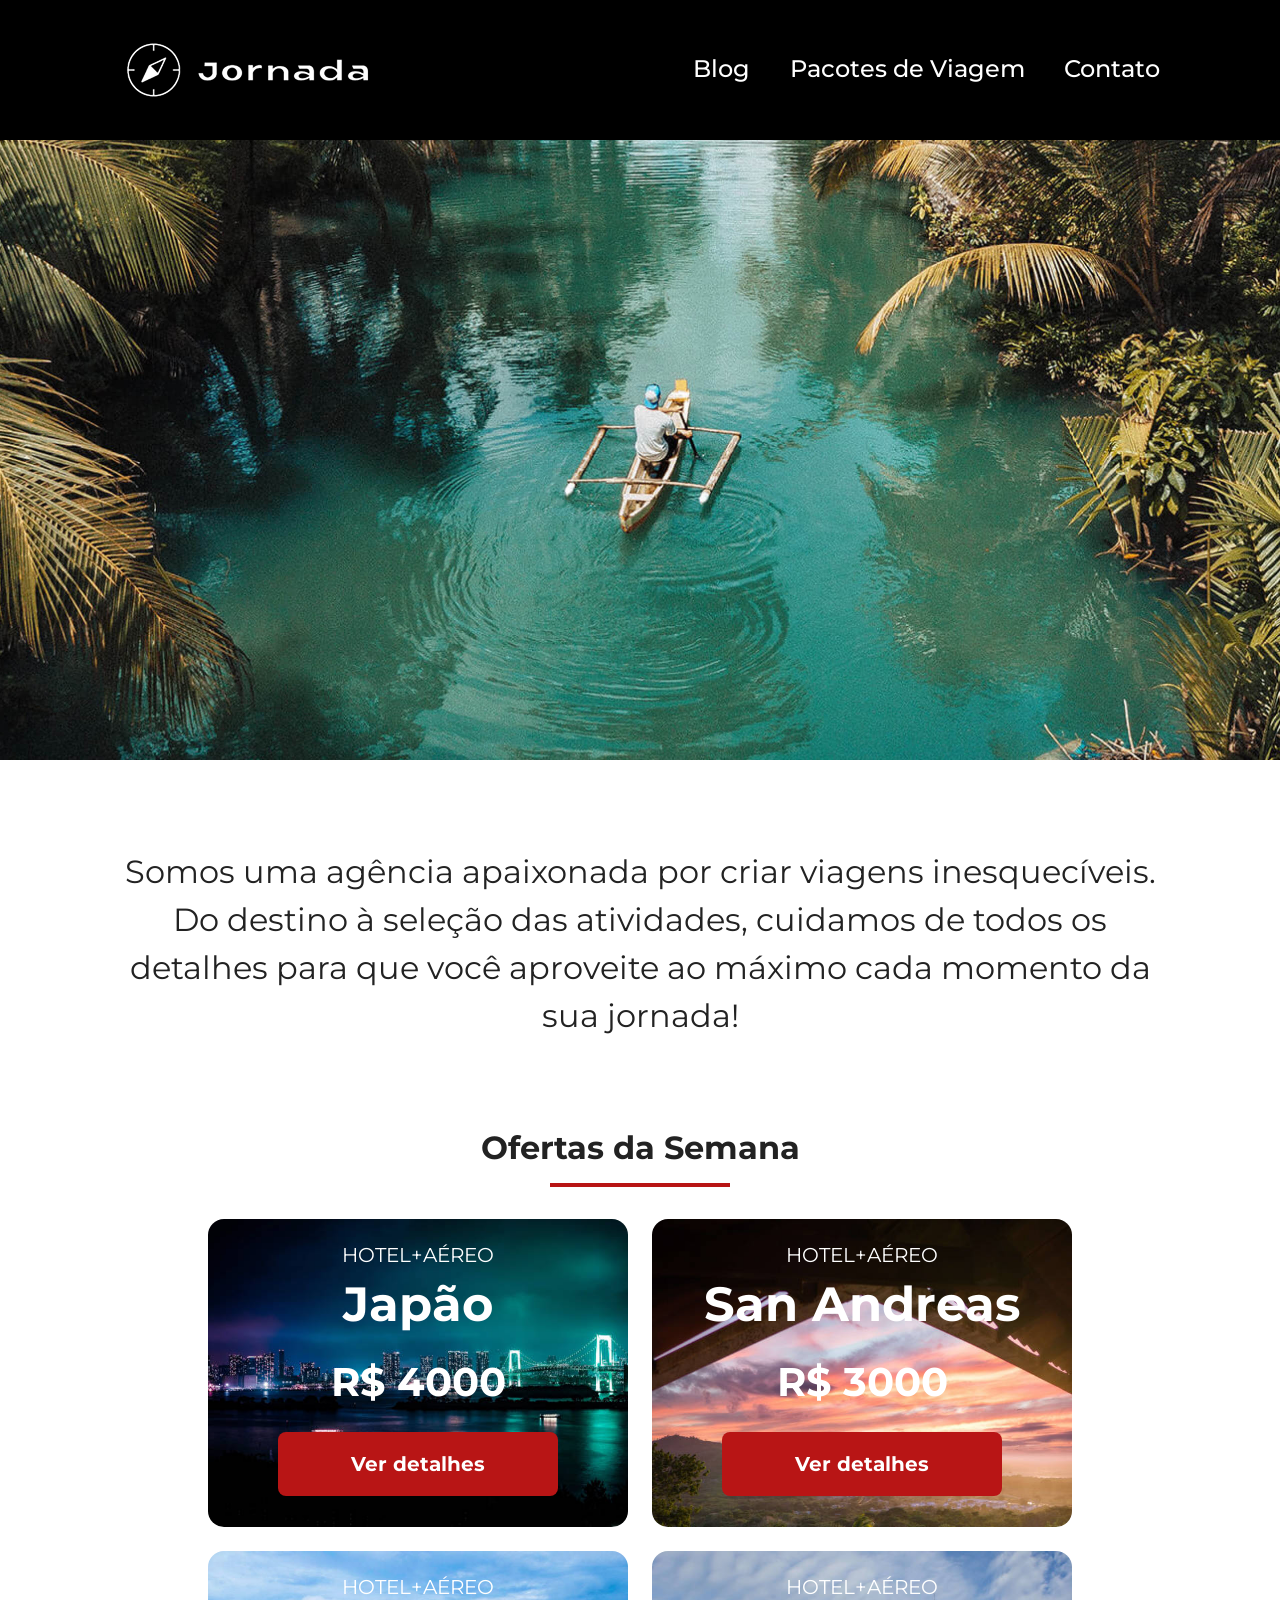
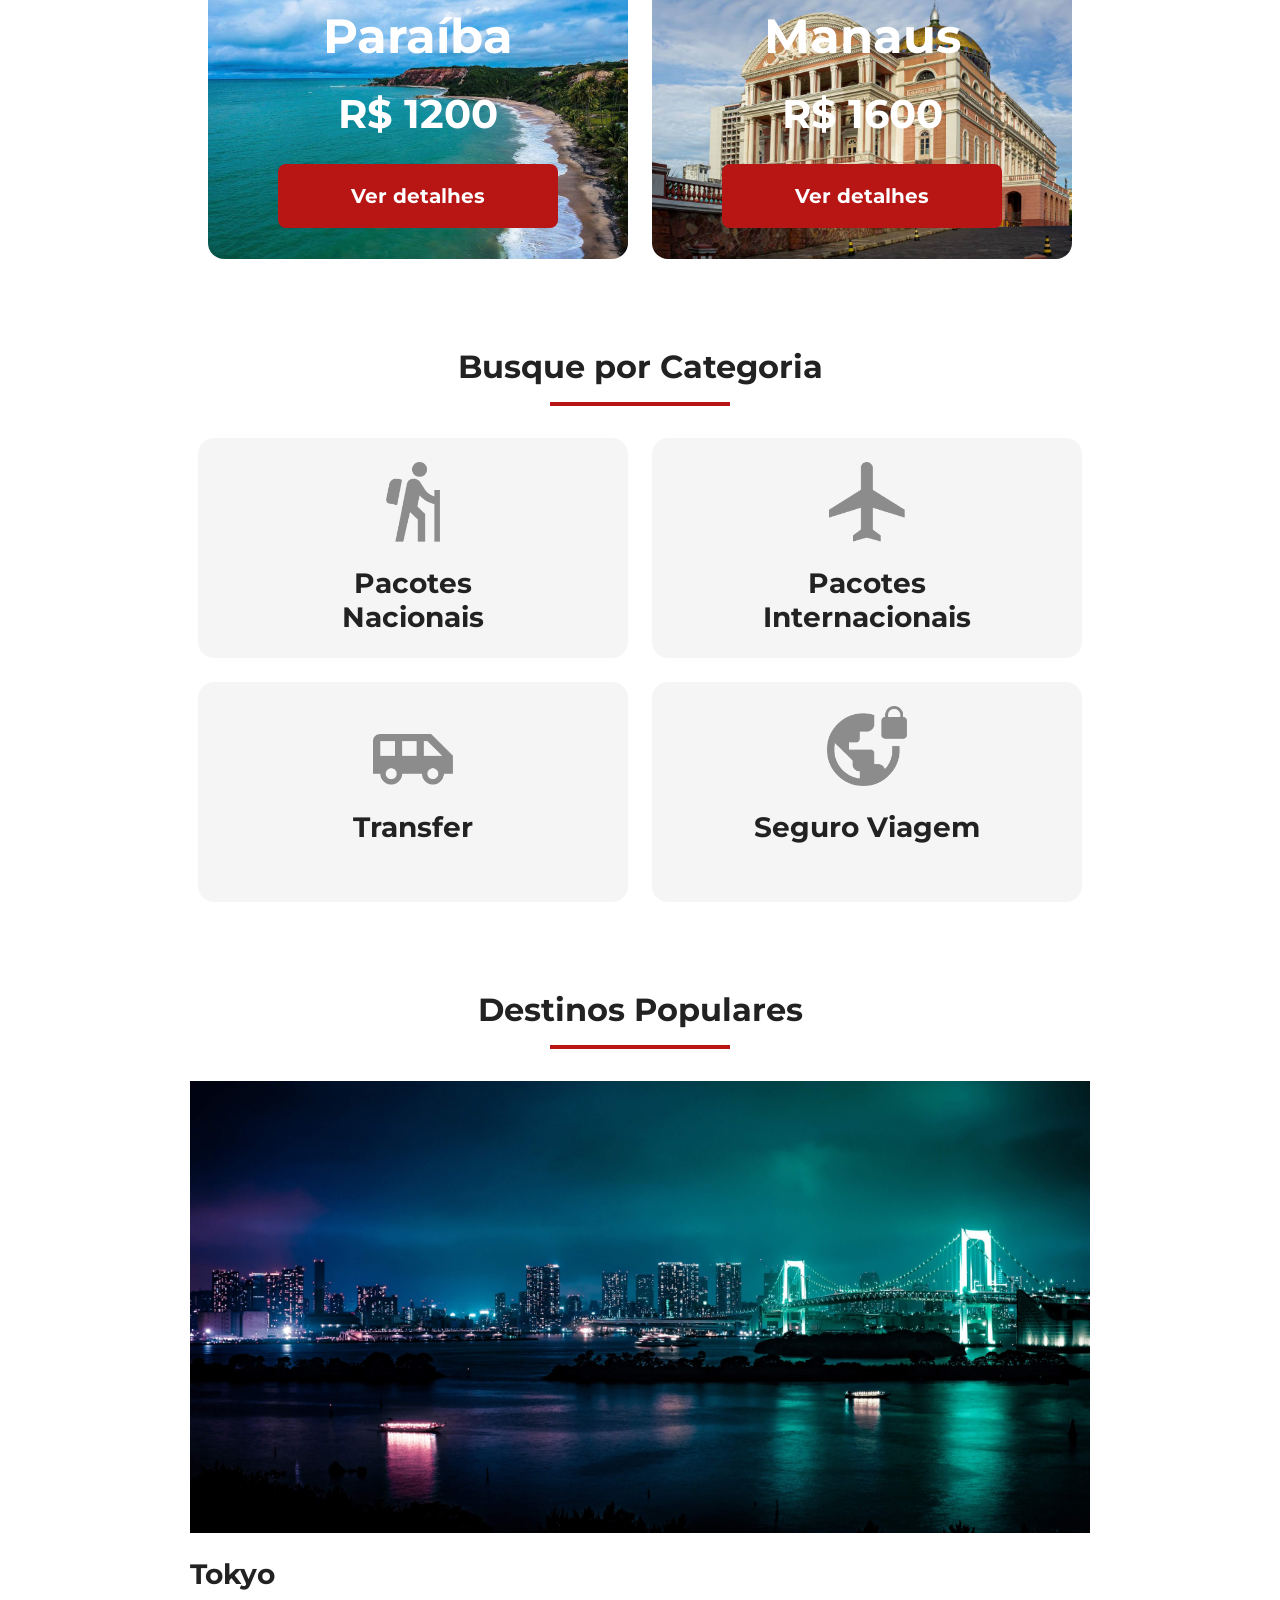
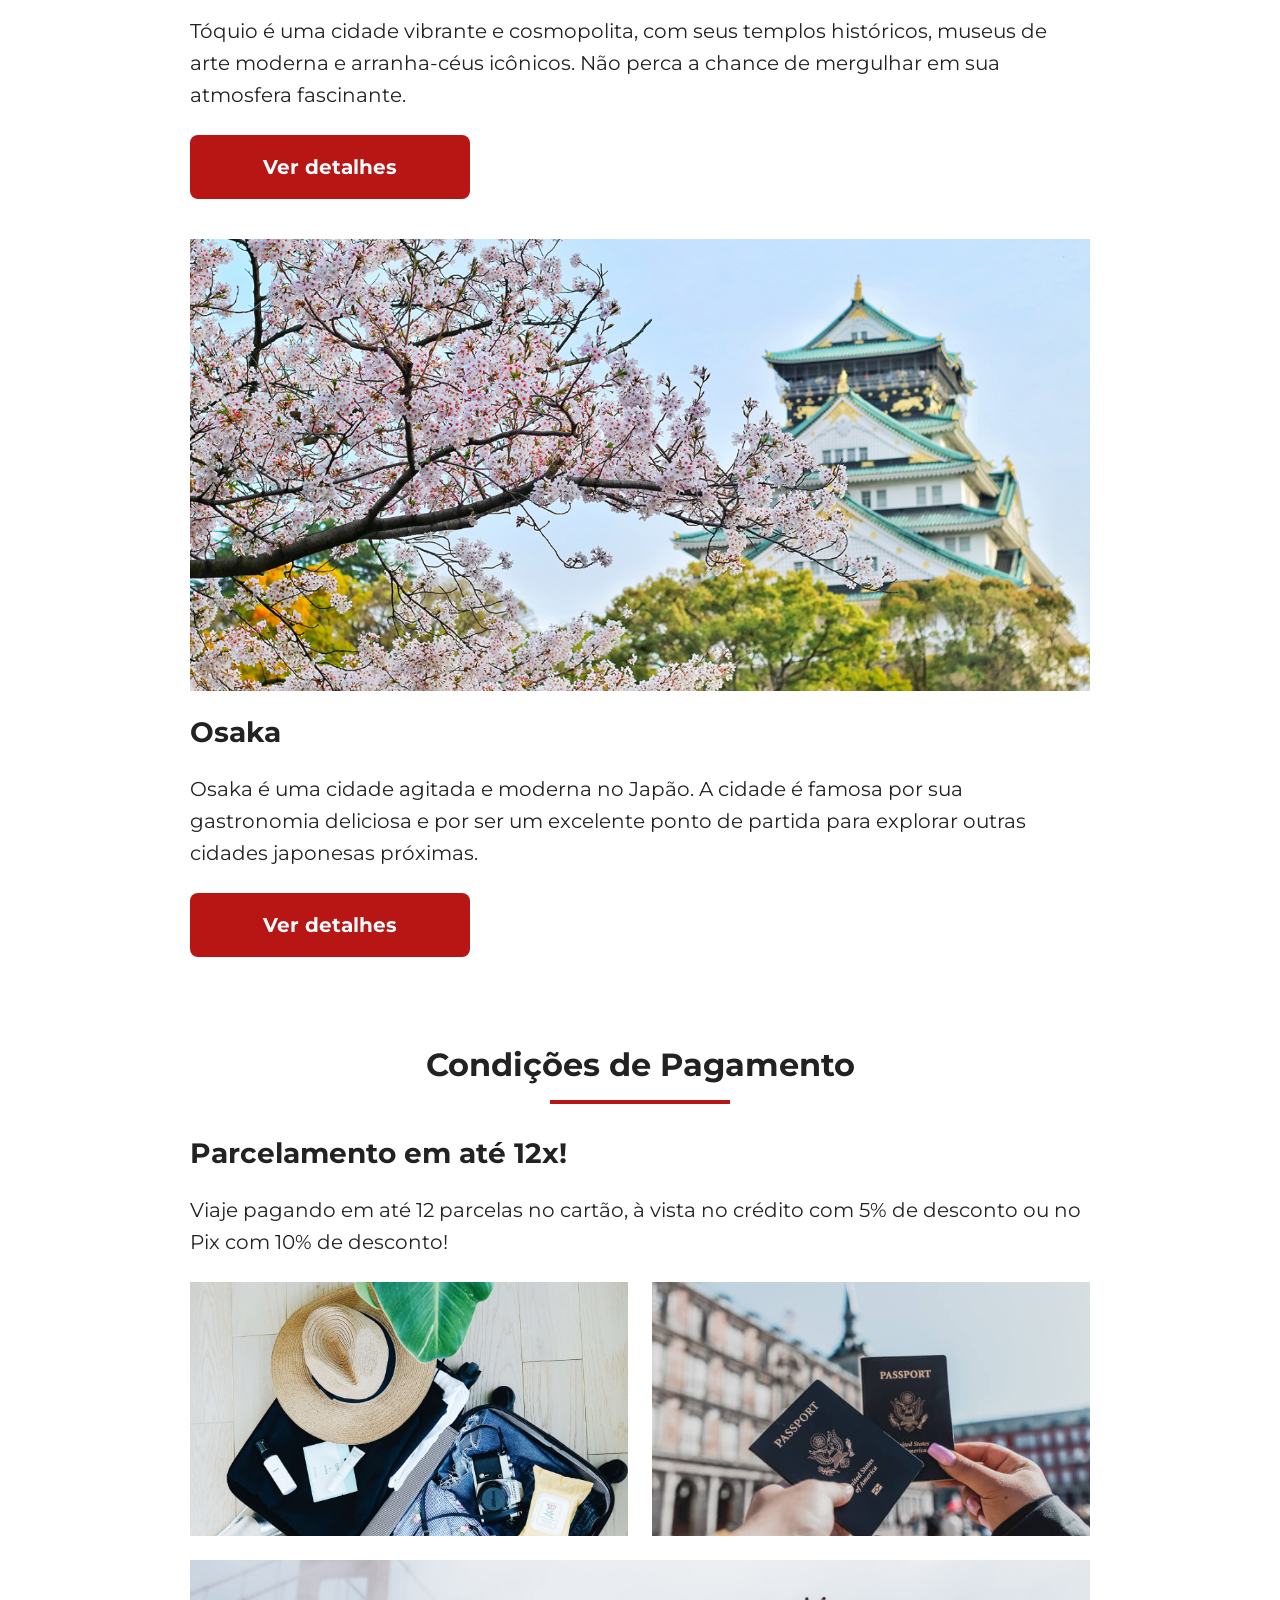
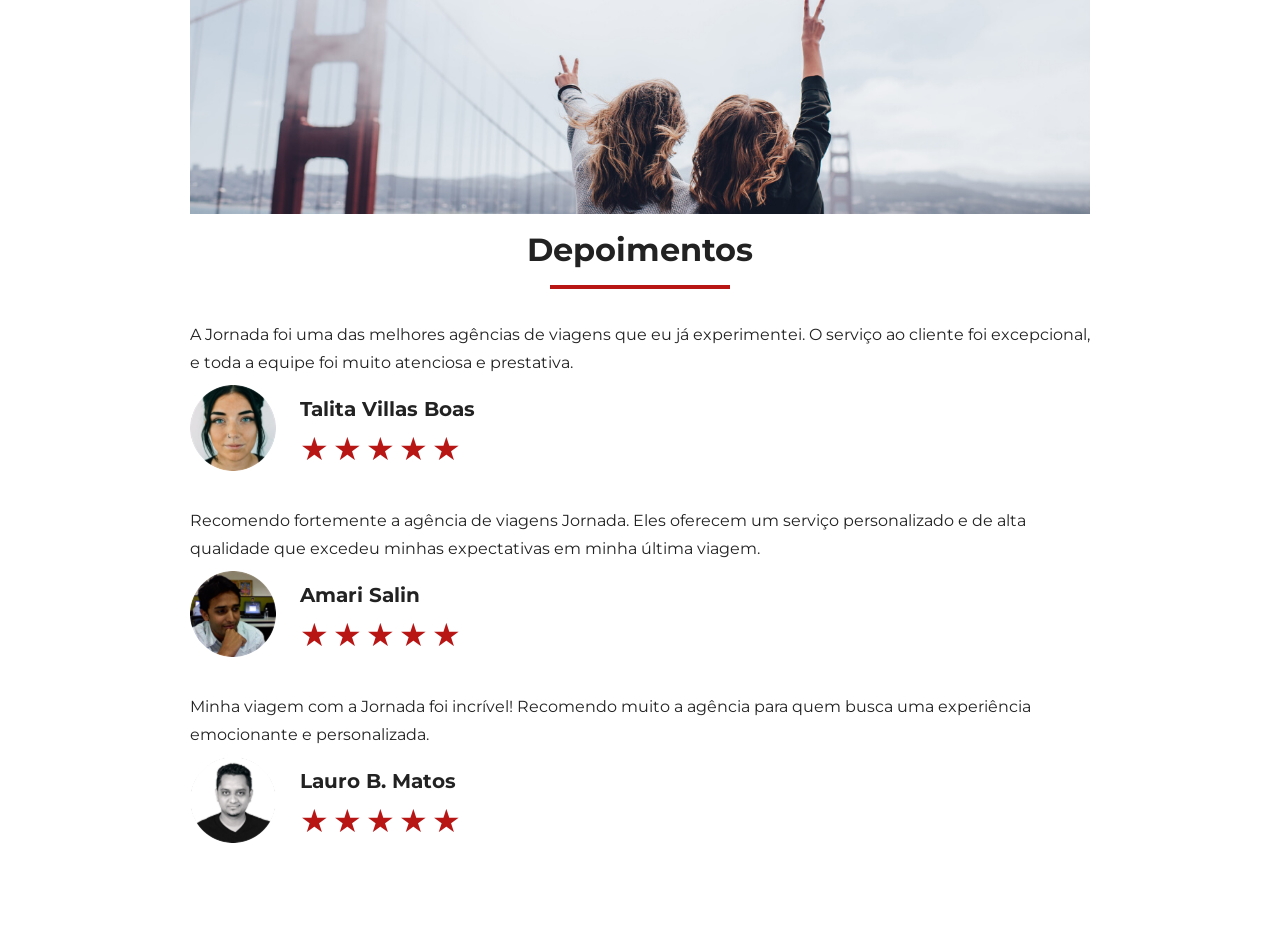
==== index.html @ d2200d9a "Finalized Mobile Styles" ====
<!doctype html>
<html lang="pt-br">
  <head>
    <meta charset="UTF-8" />
    <meta name="viewport" content="width=device-width, initial-scale=1.0" />

    <link rel="stylesheet" href="./css/style.css" />

    <title>Jornada Viagens</title>
  </head>
  <body>
    <header class="main-header">
      <a href="#" class="logo" title="Voltar para a página inicial">
        <figure class="img-mobile">
          <img
            src="./img/bussola-jornada-branca.png"
            alt="Bússola do logo Jornada Viagens na cor branco"
          />
          <figcaption hidden>
            Bússola do logo Jornada Viagens na cor branco
          </figcaption>
        </figure>

        <figure class="img-desktop">
          <img
            src="./img/bussola-texto-jornada-branco.png"
            alt="Logo Jornada Viagens na cor branco"
          />
        </figure>
        <figcaption hidden>Logo Jornada Viagens na cor branco</figcaption>
      </a>

      <div class="navigation-menu">
        <label for="menu">
          <figure>
            <img src="./img/menu.png" alt="Menu" />
            <figcaption hidden>Menu</figcaption>
          </figure>
        </label>
        <input type="checkbox" name="menu" id="menu" hidden />

        <nav>
          <ul class="list-links">
            <li>
              <a href="blog.html" target="_blank" title="Acessar Blog">Blog</a>
            </li>
            <li>
              <a
                href="pacotes.html"
                target="_blank"
                title="Acessar Pacotes de Viagem"
                >Pacotes de Viagem</a
              >
            </li>
            <li>
              <a href="contato.html" target="_blank" title="Acessar Contato"
                >Contato</a
              >
            </li>
          </ul>
        </nav>
      </div>
    </header>

    <section class="hero">
      <figure class="hero-img">
        <img
          src="./img/hero-mobile.jpg"
          alt="Homem em canoa num rio tropical rodeado por palmeiras."
          hidden
        />
        <figcaption hidden>
          Homem em canoa num rio tropical rodeado por palmeiras.
        </figcaption>
      </figure>
      <h2>
        Somos uma agência apaixonada por criar viagens inesquecíveis. Do destino
        à seleção das atividades, cuidamos de todos os detalhes para que você
        aproveite ao máximo cada momento da sua jornada!
      </h2>
    </section>

    <section class="offers">
      <div class="section-title">
        <h2>Ofertas da Semana</h2>
        <hr />
      </div>

      <section class="offers-cards">
        <article class="card japao">
          <header>
            <p>HOTEL+AÉREO</p>
            <h3>
              Japão <br />
              <span> R$ 4000 </span>
            </h3>
          </header>
          <footer>
            <a href="#" class="button">Ver detalhes</a>
          </footer>
        </article>

        <article class="card san-andreas">
          <header>
            <p>HOTEL+AÉREO</p>
            <h3>
              San Andreas <br />
              <span> R$ 3000 </span>
            </h3>
          </header>
          <footer>
            <a href="#" class="button">Ver detalhes</a>
          </footer>
        </article>

        <article class="card parnaiba">
          <header>
            <p>HOTEL+AÉREO</p>
            <h3>
              Paraíba <br />
              <span> R$ 1200 </span>
            </h3>
          </header>
          <footer>
            <a href="#" class="button">Ver detalhes</a>
          </footer>
        </article>

        <article class="card manaus">
          <header>
            <p>HOTEL+AÉREO</p>
            <h3>
              Manaus <br />
              <span> R$ 1600 </span>
            </h3>
          </header>
          <footer>
            <a href="#" class="button">Ver detalhes</a>
          </footer>
        </article>
      </section>
    </section>

    <section class="category">
      <div class="section-title">
        <h2>Busque por Categoria</h2>
        <hr />
      </div>

      <section class="category-cards">
        <a
          href="#"
          class="card"
          target="_blank"
          title="Busque pela categoria Pacotes Nacionais"
        >
          <figure>
            <img
              src="./img/icon-man.png"
              alt="ícone cinza representanto uma pessoa fazendo tracking"
              class="h"
            />
          </figure>
          <h3 class="content-title">
            Pacotes <br />
            Nacionais
          </h3>
        </a>

        <a href="#" class="card">
          <figure>
            <img src="./img/icon-plane.png" alt="Um avião" class="h" />
          </figure>
          <h3 class="content-title">
            Pacotes <br />
            Internacionais
          </h3>
        </a>

        <a href="#" class="card">
          <figure>
            <img src="./img/icon-car.png" alt="Um carro" class="car w" />
          </figure>
          <h3 class="content-title">Transfer</h3>
        </a>

        <a href="#" class="card">
          <figure>
            <img src="./img/icon-world.png" alt="Um mundo" class="w" />
          </figure>
          <h3 class="content-title">Seguro Viagem</h3>
        </a>
      </section>
    </section>

    <section class="destinations">
      <div class="section-title">
        <h2>Destinos Populares</h2>
        <hr />
      </div>

      <div class="destinations-items">
        <article class="item">
          <header>
            <div class="img-item tokyo"></div>
            <h4 class="content-title">Tokyo</h4>
          </header>

          <p class="content-text">
            Tóquio é uma cidade vibrante e cosmopolita, com seus templos
            históricos, museus de arte moderna e arranha-céus icônicos. Não
            perca a chance de mergulhar em sua atmosfera fascinante.
          </p>

          <footer>
            <a
              href="#"
              class="button"
              target="_blank"
              title="Veja mais detalhes do destino Tóquio"
              >Ver detalhes</a
            >
          </footer>
        </article>

        <article class="item">
          <header>
            <div class="img-item osaka"></div>
            <h4 class="content-title">Osaka</h4>
          </header>

          <p class="content-text">
            Osaka é uma cidade agitada e moderna no Japão. A cidade é famosa por
            sua gastronomia deliciosa e por ser um excelente ponto de partida
            para explorar outras cidades japonesas próximas.
          </p>

          <footer>
            <a
              href="#"
              class="button"
              target="_blank"
              title="Veja mais detalhes do destino Osaka"
              >Ver detalhes</a
            >
          </footer>
        </article>
      </div>
    </section>

    <section class="payments">
      <div class="section-title">
        <h2>Condições de Pagamento</h2>
        <hr />
      </div>

      <div class="content-container">
        <div class="text-content">
          <h3 class="content-title">Parcelamento em até 12x!</h3>
          <p class="content-text">
            Viaje pagando em até 12 parcelas no cartão, à vista no crédito com
            5% de desconto ou no Pix com 10% de desconto!
          </p>
        </div>

        <div class="image-content">
          <div class="image first"></div>
          <div class="image second"></div>
          <div class="image thirdy"></div>
        </div>
      </div>
    </section>

    <section class="testimonials">
      <div class="section-title">
        <h2>Depoimentos</h2>
        <hr />
      </div>

      <div class="testimonial-container">
        <article>
          <header>
            <p>
              A Jornada foi uma das melhores agências de viagens que eu já
              experimentei. O serviço ao cliente foi excepcional, e toda a
              equipe foi muito atenciosa e prestativa.
            </p>
          </header>
          <footer>
            <figure>
              <img
                src="./img/avatar-talita.png"
                alt="imagem de perfil da cliente Talita Villas Boas"
              />
              <figcaption hidden></figcaption>
            </figure>

            <div class="profile-content">
              <h4>Talita Villas Boas</h4>
              <div class="rating">
                <span class="star">★</span>
                <span class="star">★</span>
                <span class="star">★</span>
                <span class="star">★</span>
                <span class="star">★</span>
              </div>
            </div>
          </footer>
        </article>

        <article>
          <header>
            <p>
              Recomendo fortemente a agência de viagens Jornada. Eles oferecem
              um serviço personalizado e de alta qualidade que excedeu minhas
              expectativas em minha última viagem.
            </p>
          </header>
          <footer>
            <figure>
              <img
                src="./img/avatar-amari.png"
                alt="imagem de perfil da cliente Amari Salin"
              />
              <figcaption hidden></figcaption>
            </figure>

            <div class="profile-content">
              <h4>Amari Salin</h4>
              <div class="rating">
                <span class="star">★</span>
                <span class="star">★</span>
                <span class="star">★</span>
                <span class="star">★</span>
                <span class="star">★</span>
              </div>
            </div>
          </footer>
        </article>

        <article>
          <header>
            <p>
              Minha viagem com a Jornada foi incrível! Recomendo muito a agência
              para quem busca uma experiência emocionante e personalizada.
            </p>
          </header>
          <footer>
            <figure>
              <img
                src="./img/avatar-lauro.png"
                alt="imagem de perfil da cliente Lauro B. Matos"
              />
              <figcaption hidden></figcaption>
            </figure>

            <div class="profile-content">
              <h4>Lauro B. Matos</h4>
              <div class="rating">
                <span class="star">★</span>
                <span class="star">★</span>
                <span class="star">★</span>
                <span class="star">★</span>
                <span class="star">★</span>
              </div>
            </div>
          </footer>
        </article>
      </div>
    </section>
  </body>
</html>
---- css/style.css ----
@import url(global.css);
@import url(header.css);
@import url(hero.css);
@import url(offers.css);
@import url(category.css);
@import url(destinations.css);
@import url(payments.css);
@import url(testimonials.css);
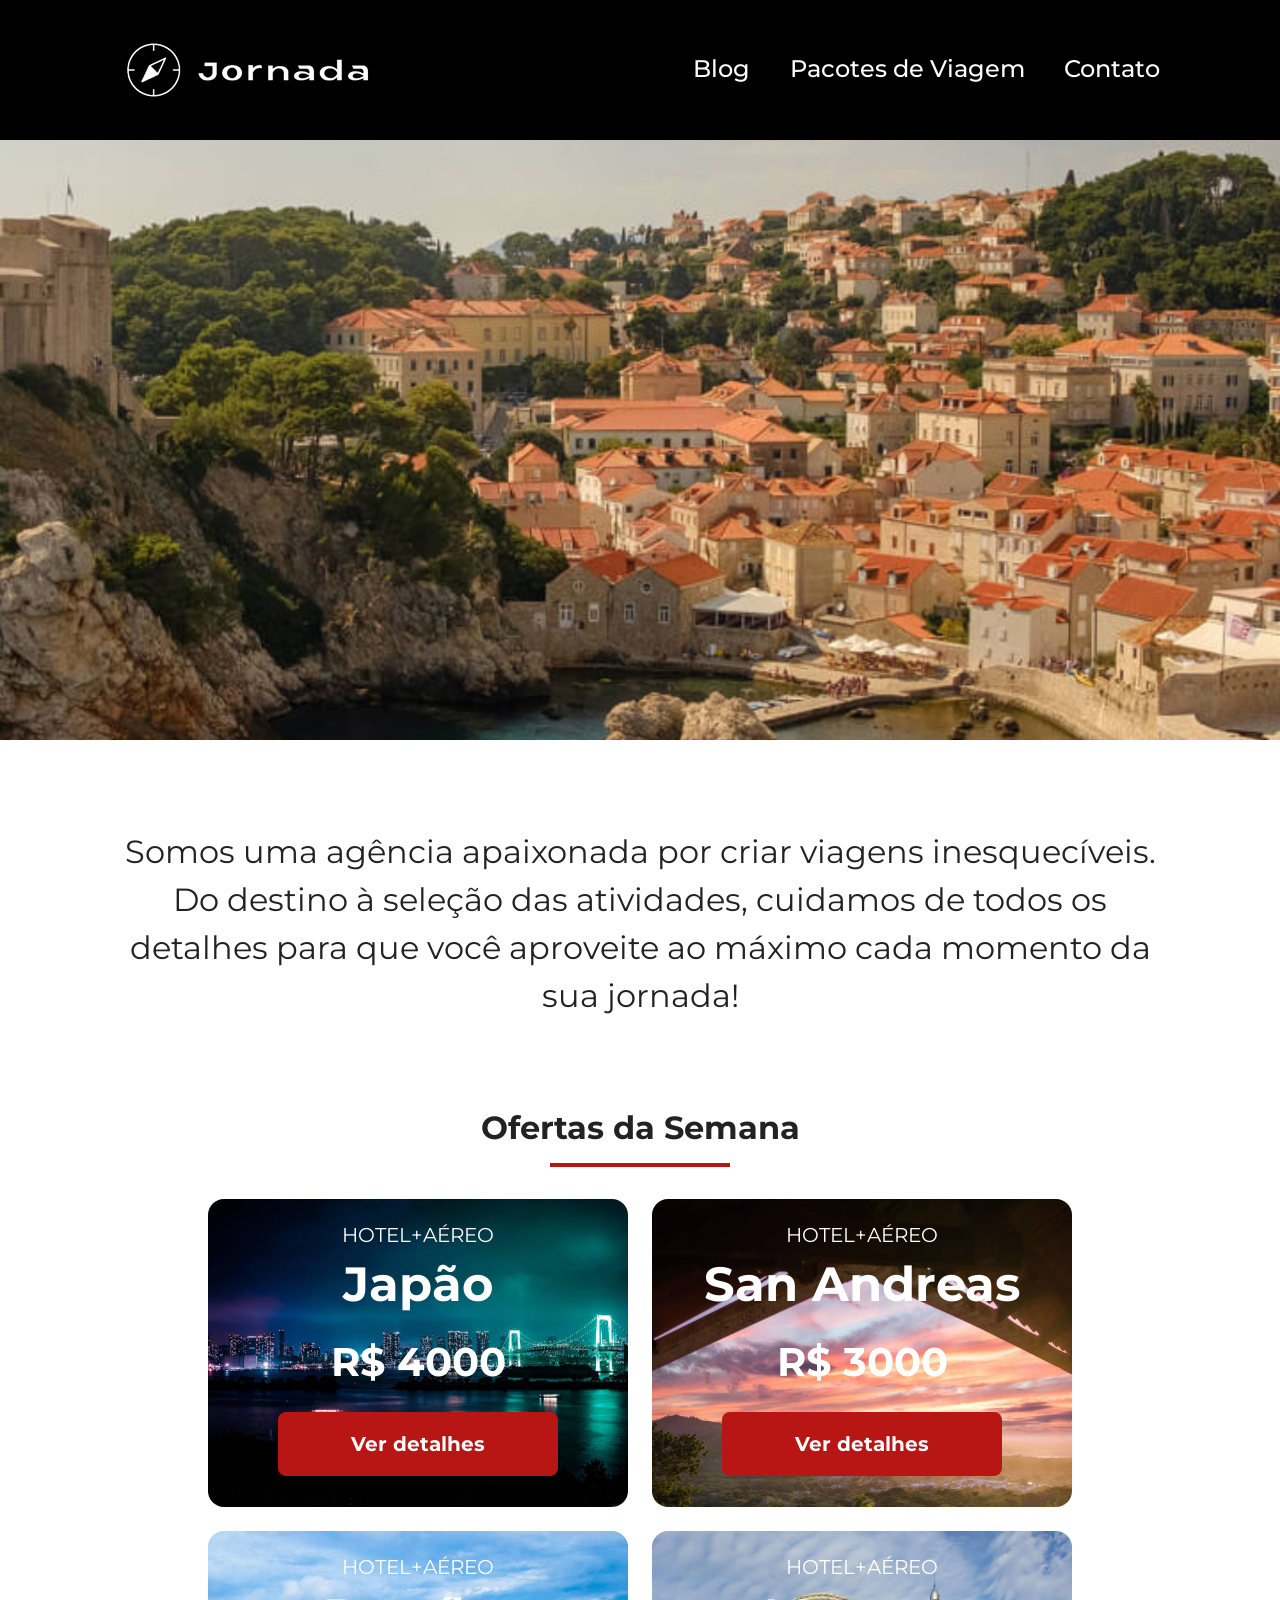
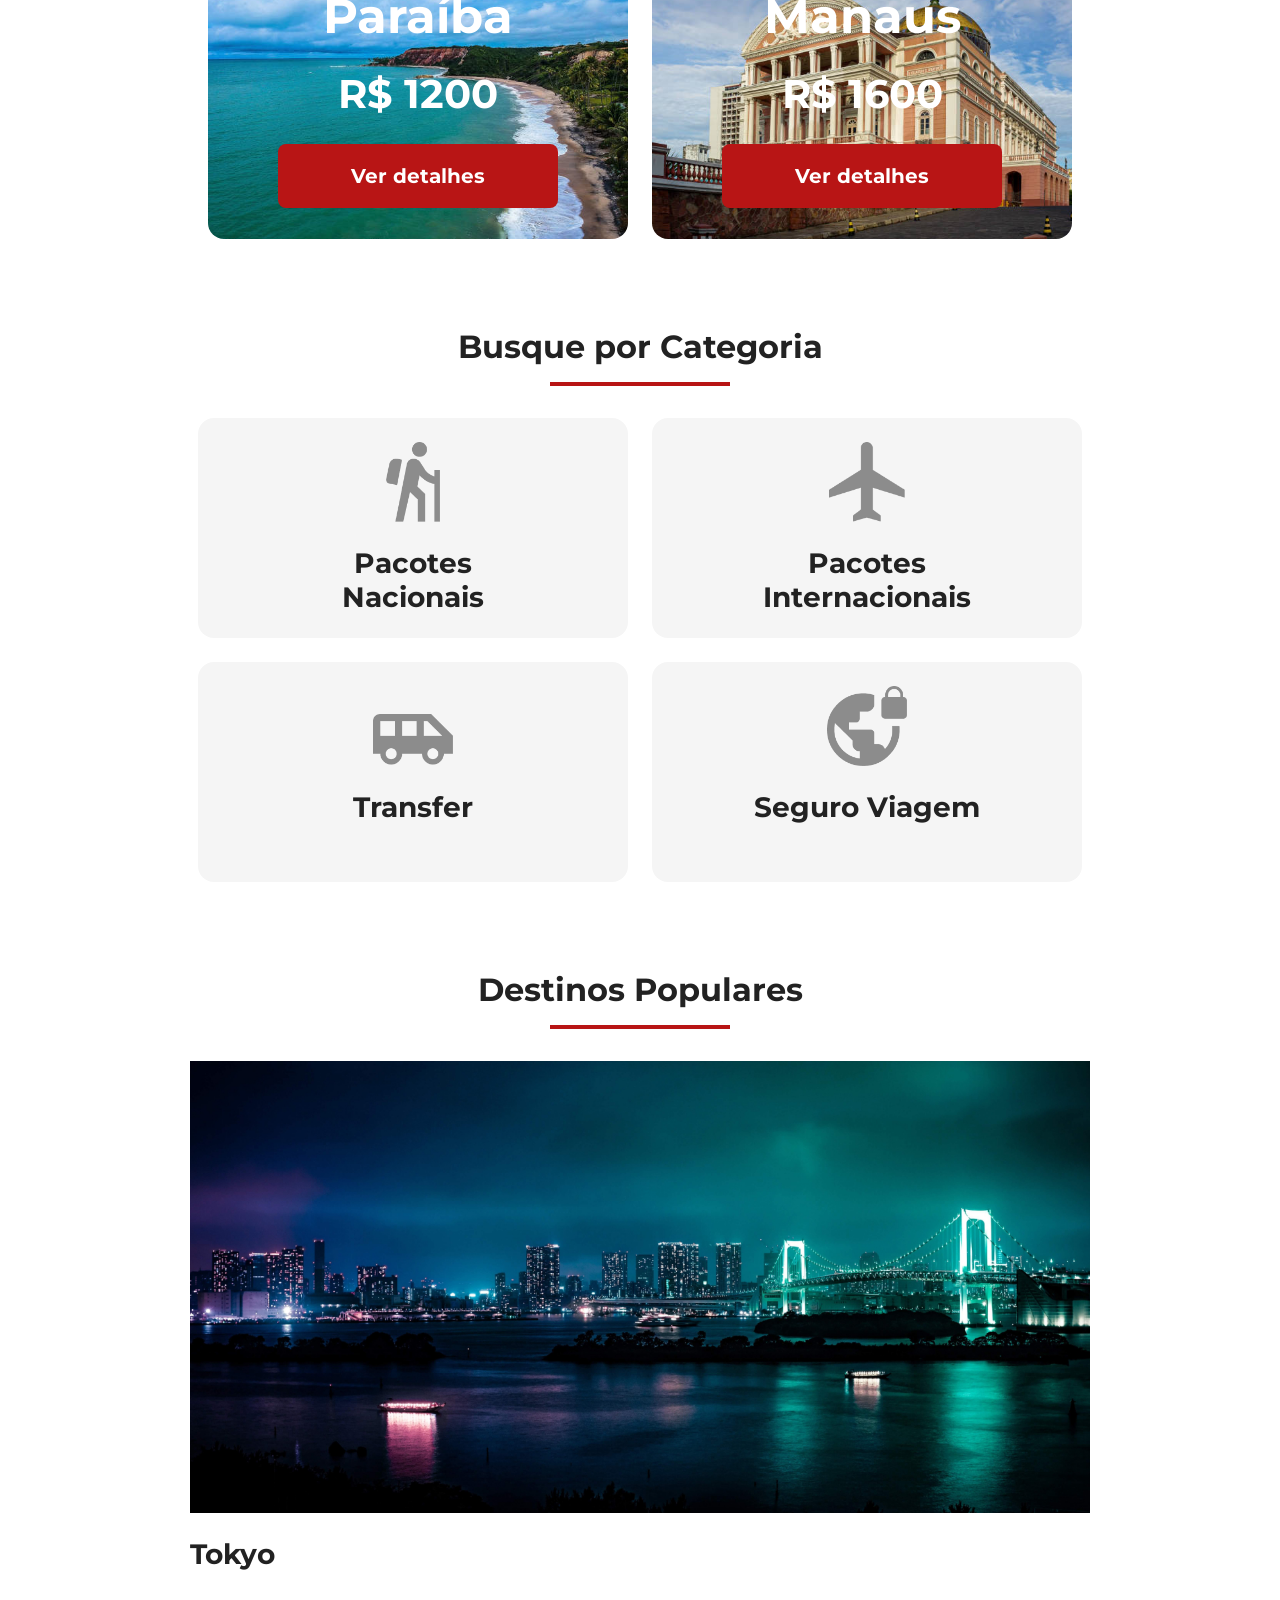
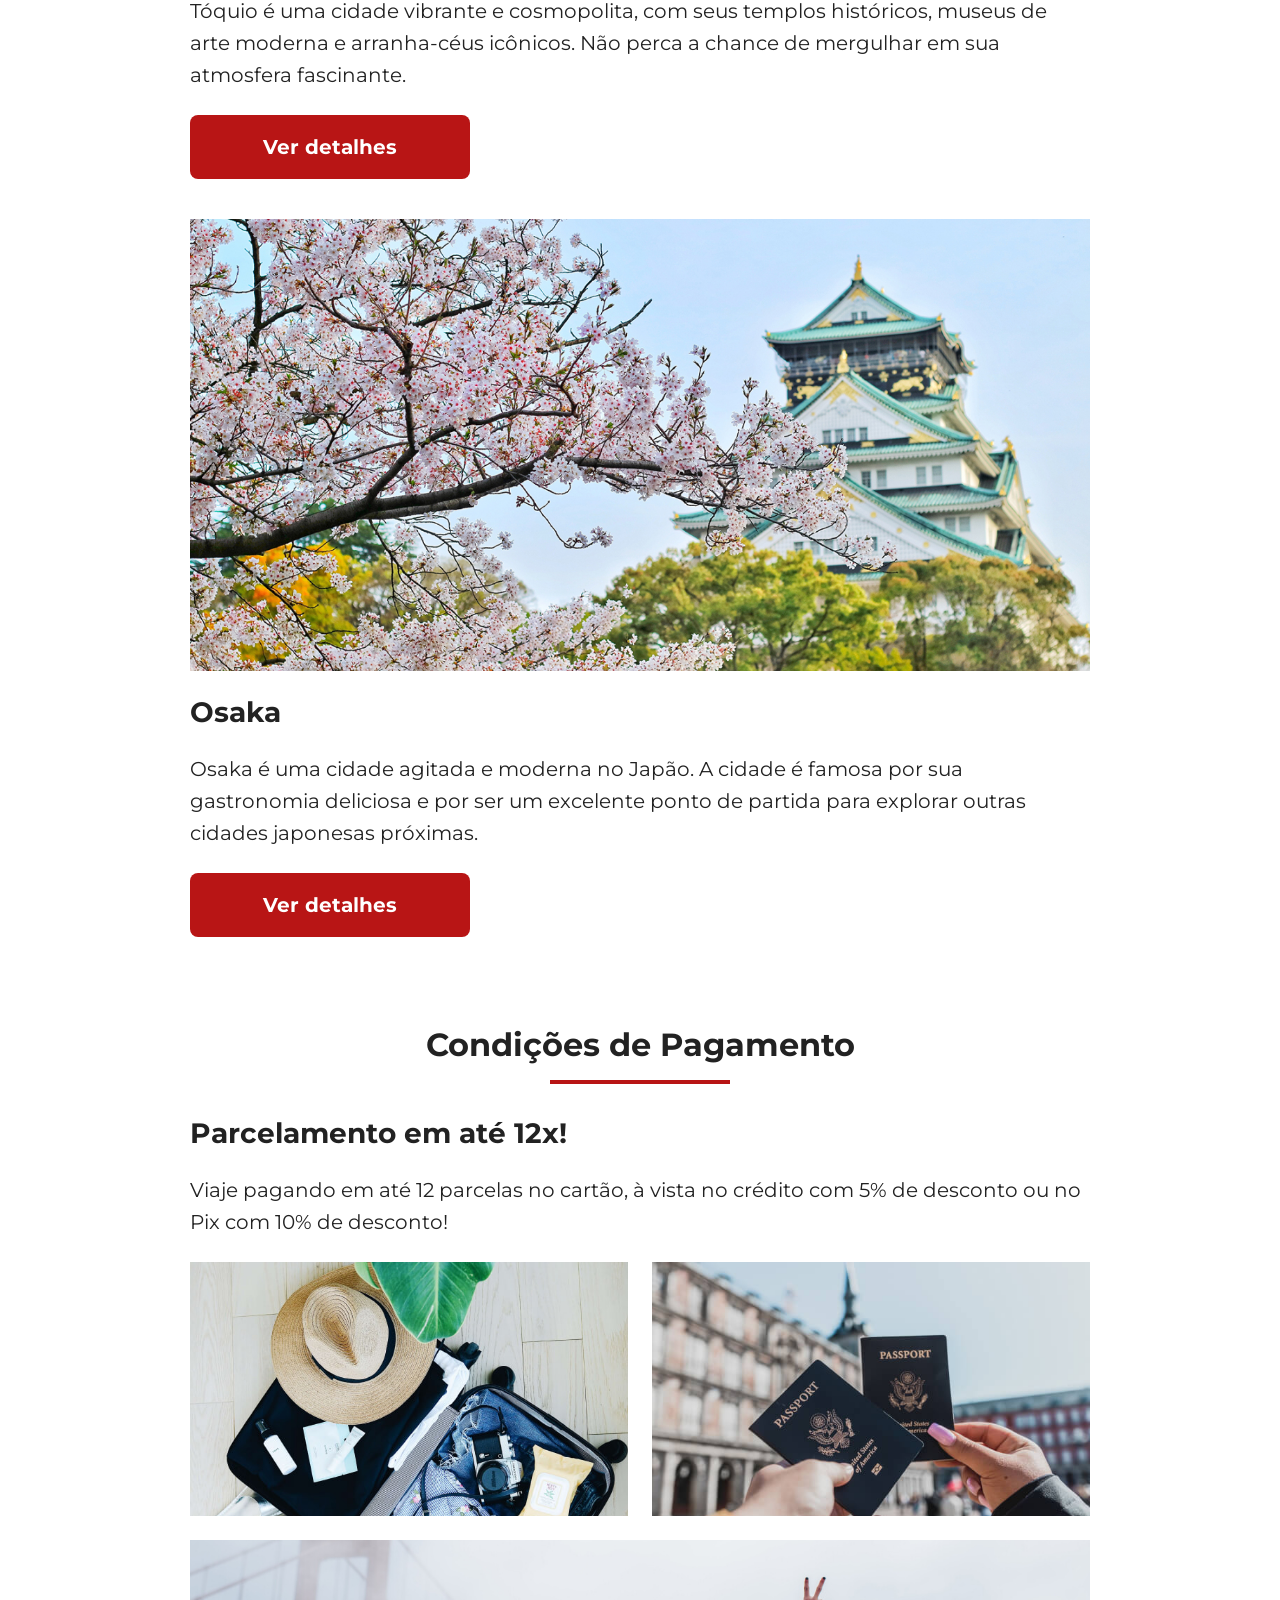
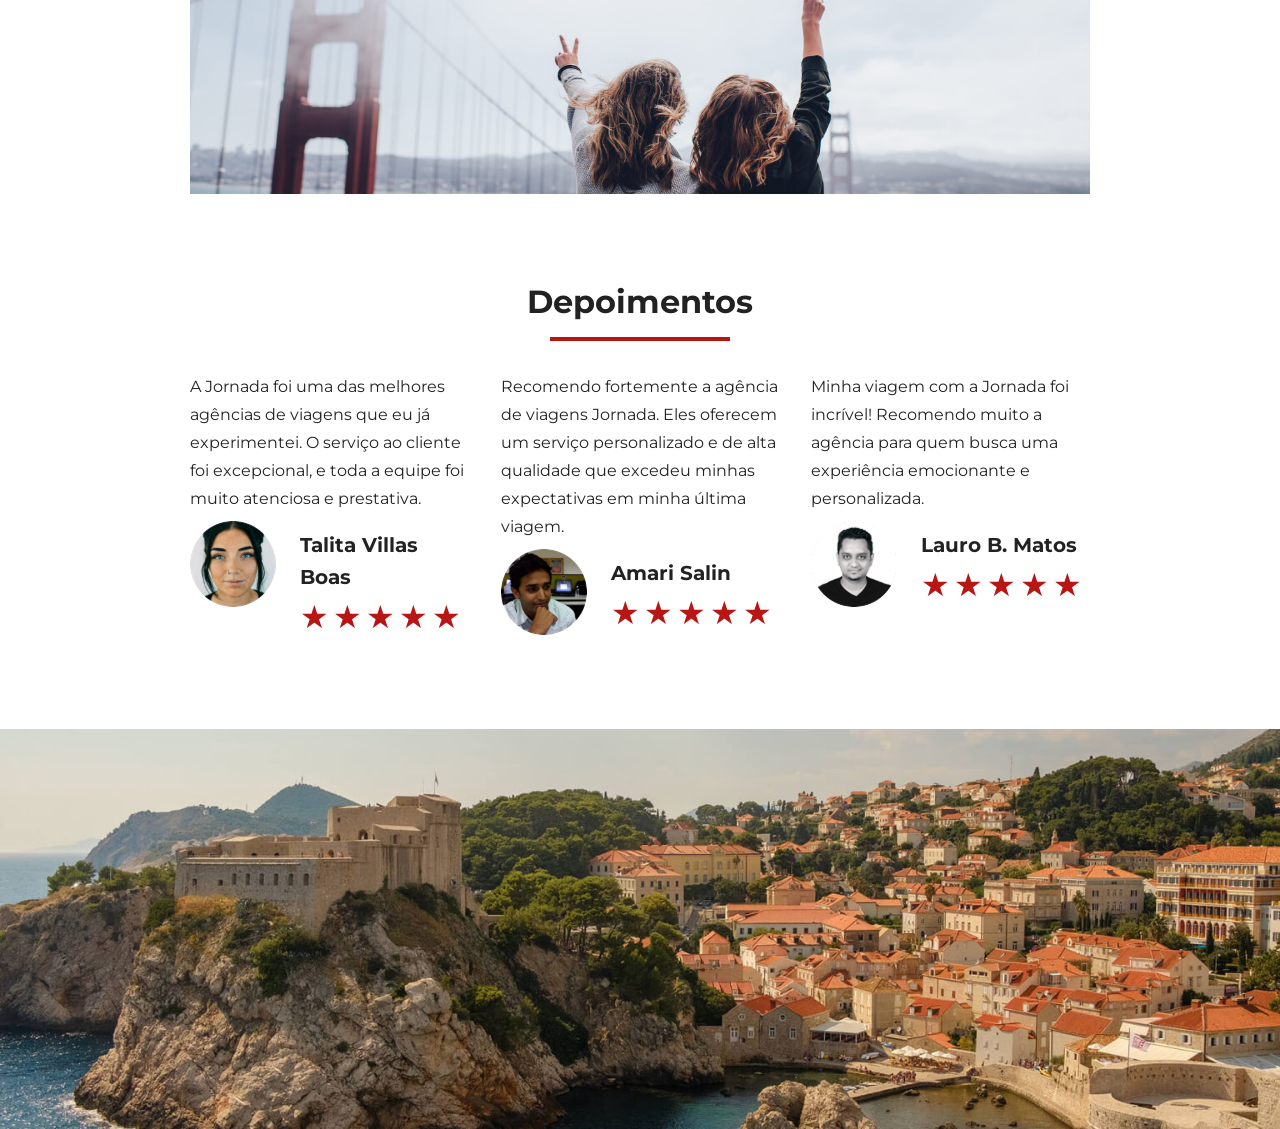
==== commit fe8bde51: "Finalized Hero Bottom" ====
--- a/index.html
+++ b/index.html
@@ -368,5 +368,12 @@
         </article>
       </div>
     </section>
+
+    <section class="hero-bottom">
+       <figure class="hero-bottom-img">
+        <img src="./img/hero-bottom-mobile.jpg" alt="Cidade costeira com fortalezas e mar azul." hidden>
+        <figcaption hidden>Cidade costeira com fortalezas e mar azul.</figcaption>
+       </figure>
+    </section>
   </body>
 </html>
--- a/css/style.css
+++ b/css/style.css
@@ -5,4 +5,5 @@
 @import url(category.css);
 @import url(destinations.css);
 @import url(payments.css);
-@import url(testimonials.css);+@import url(testimonials.css);
+@import url(hero-bottom.css);
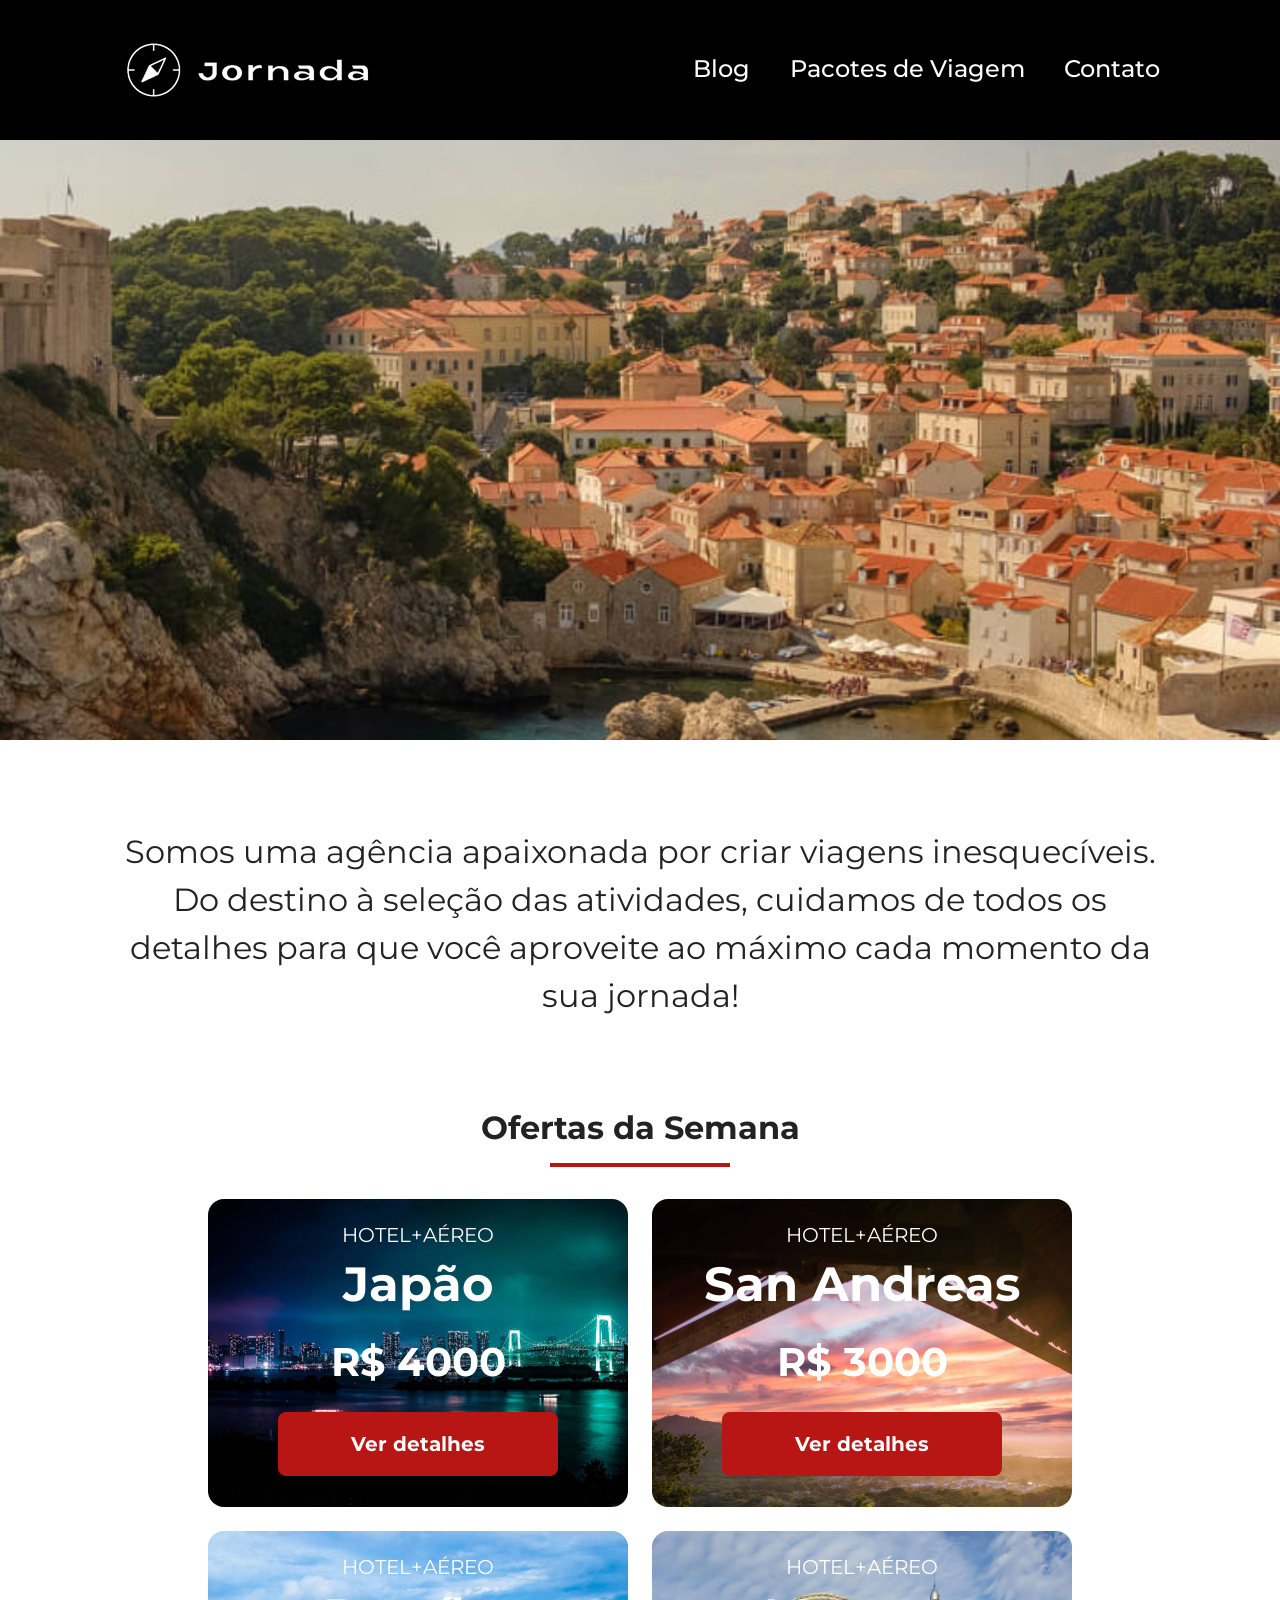
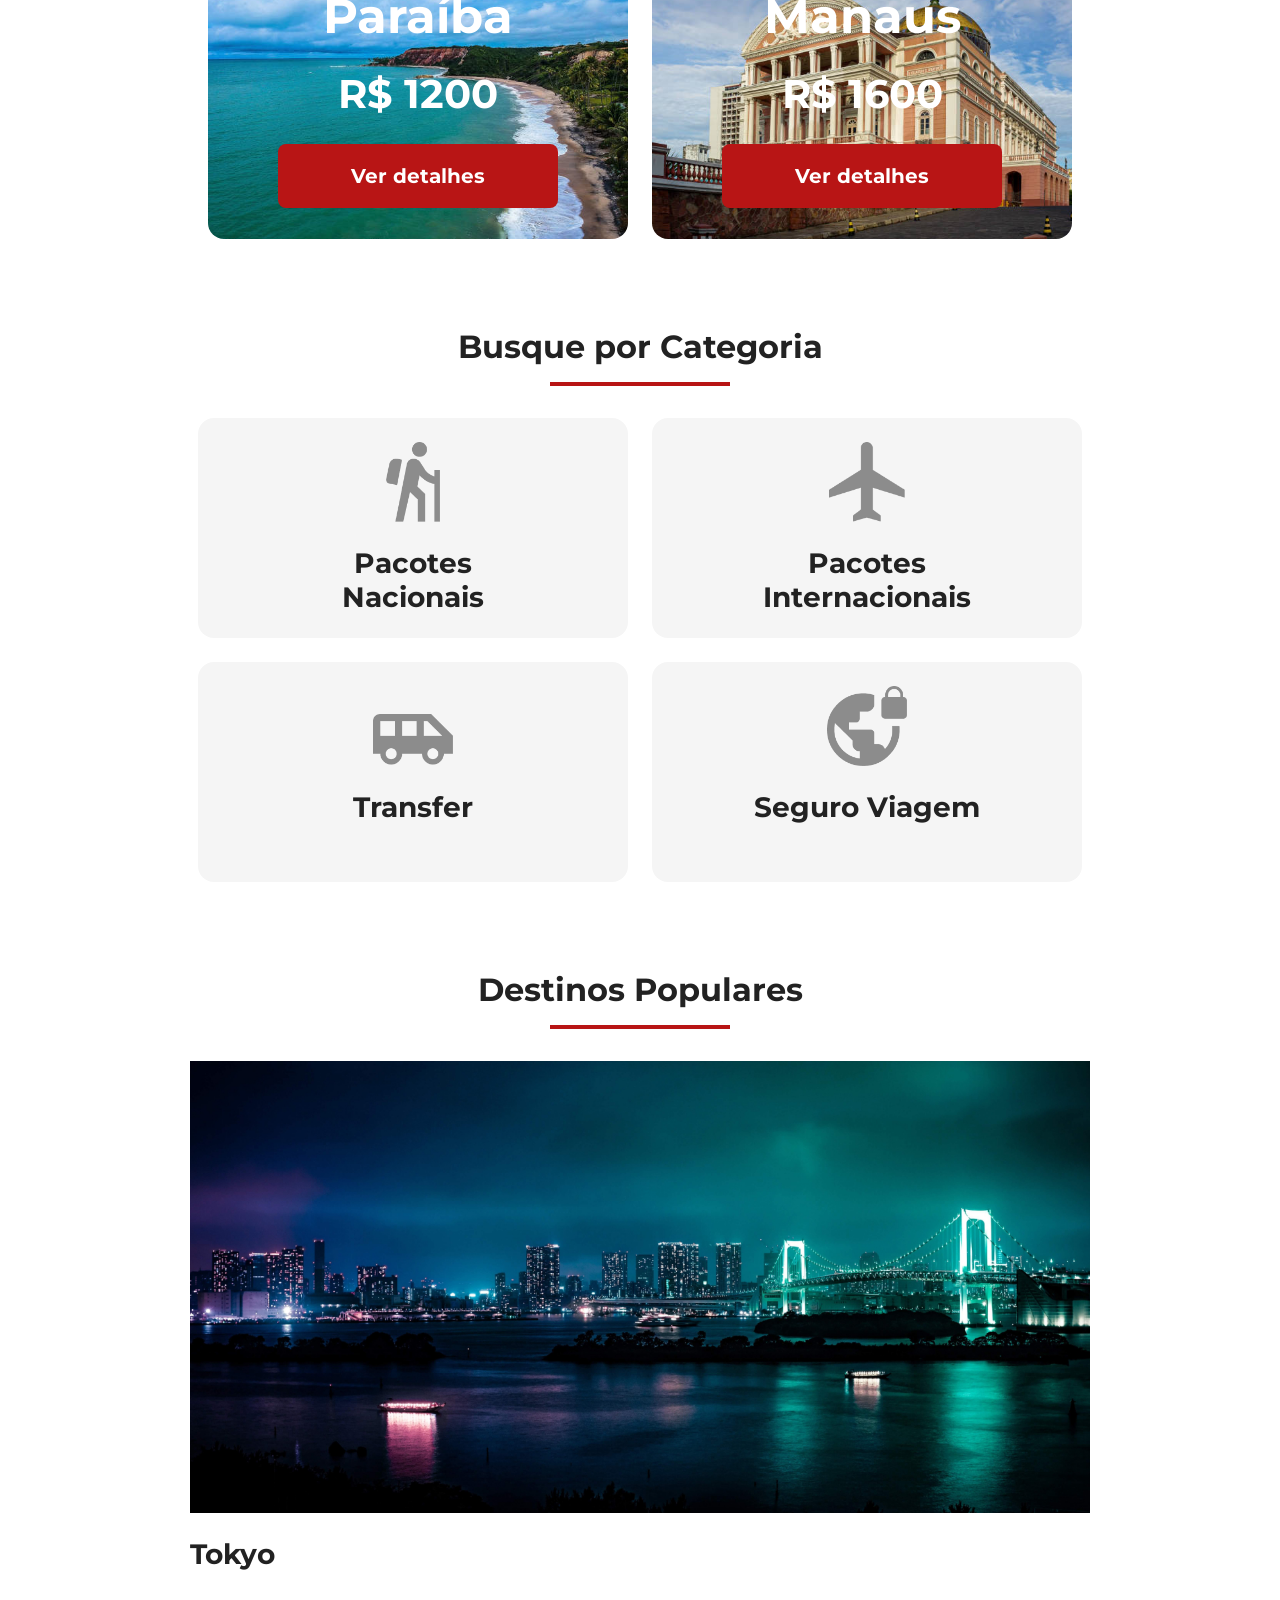
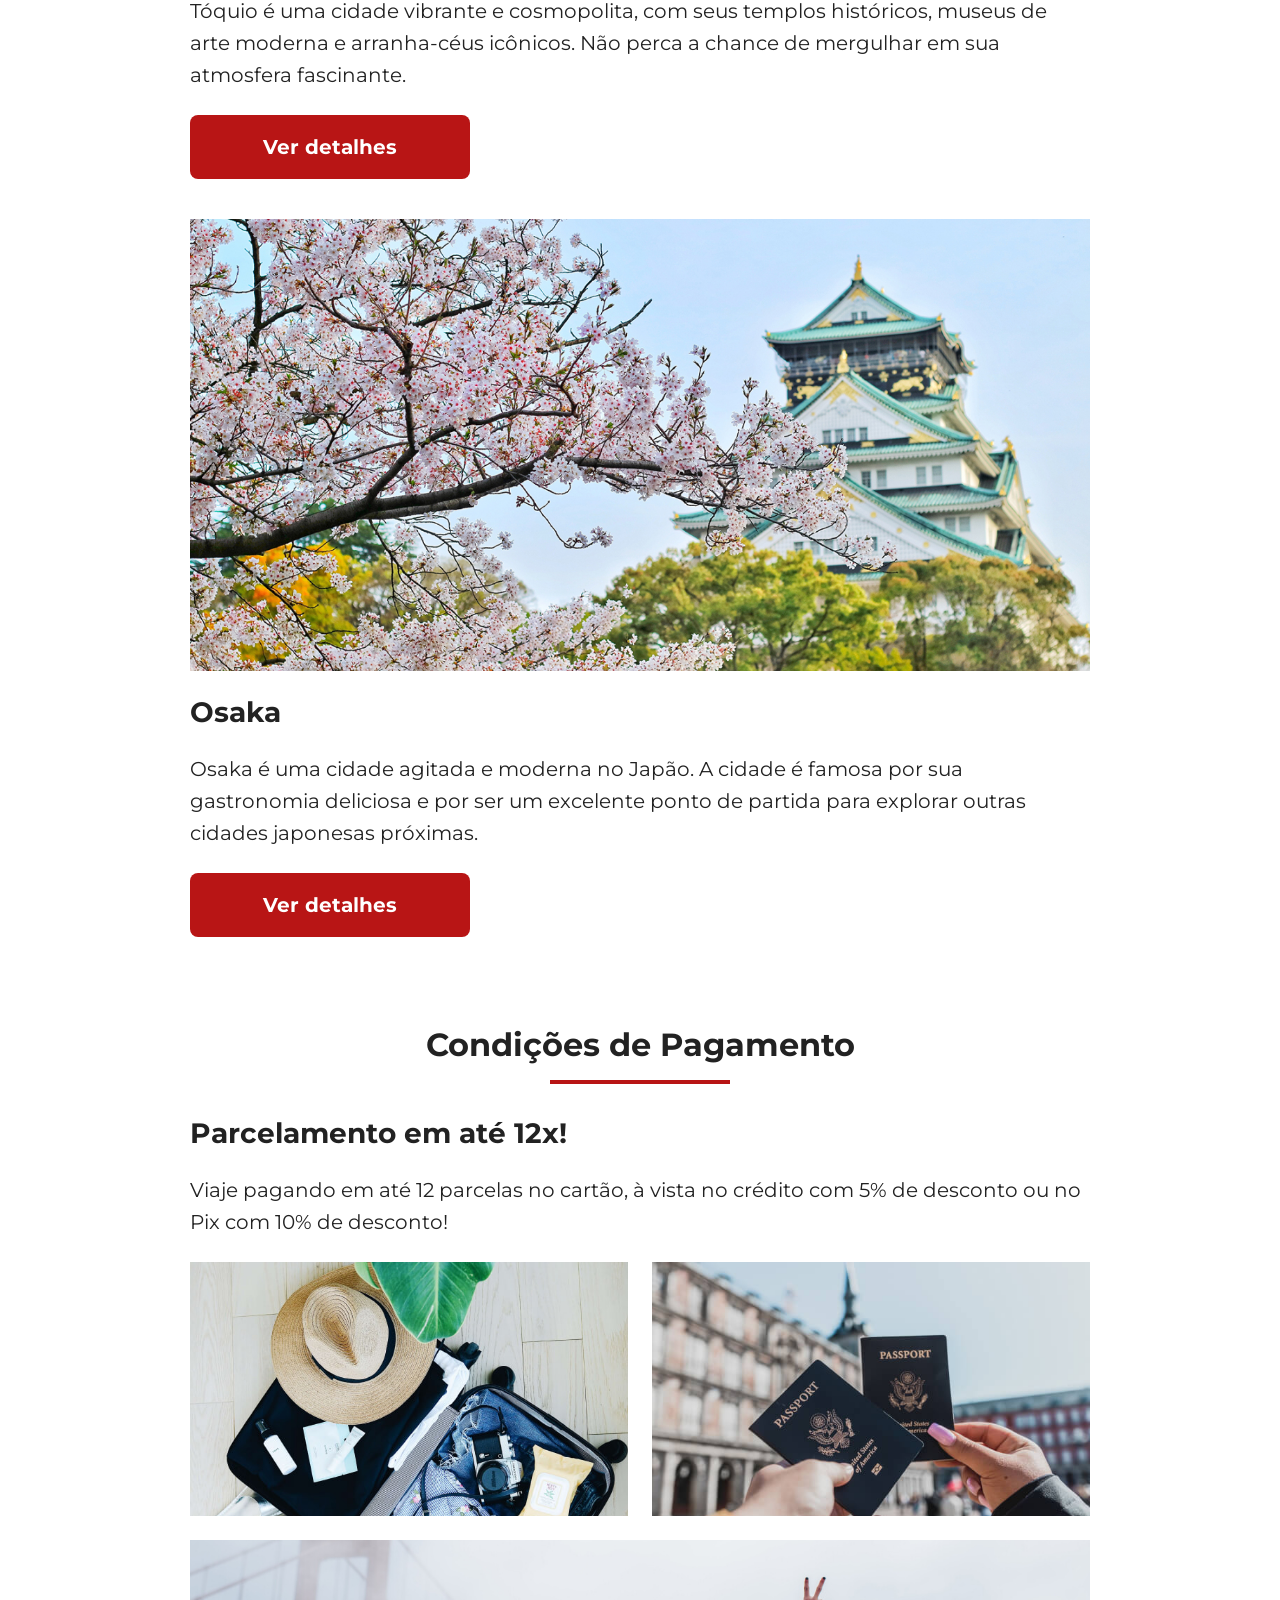
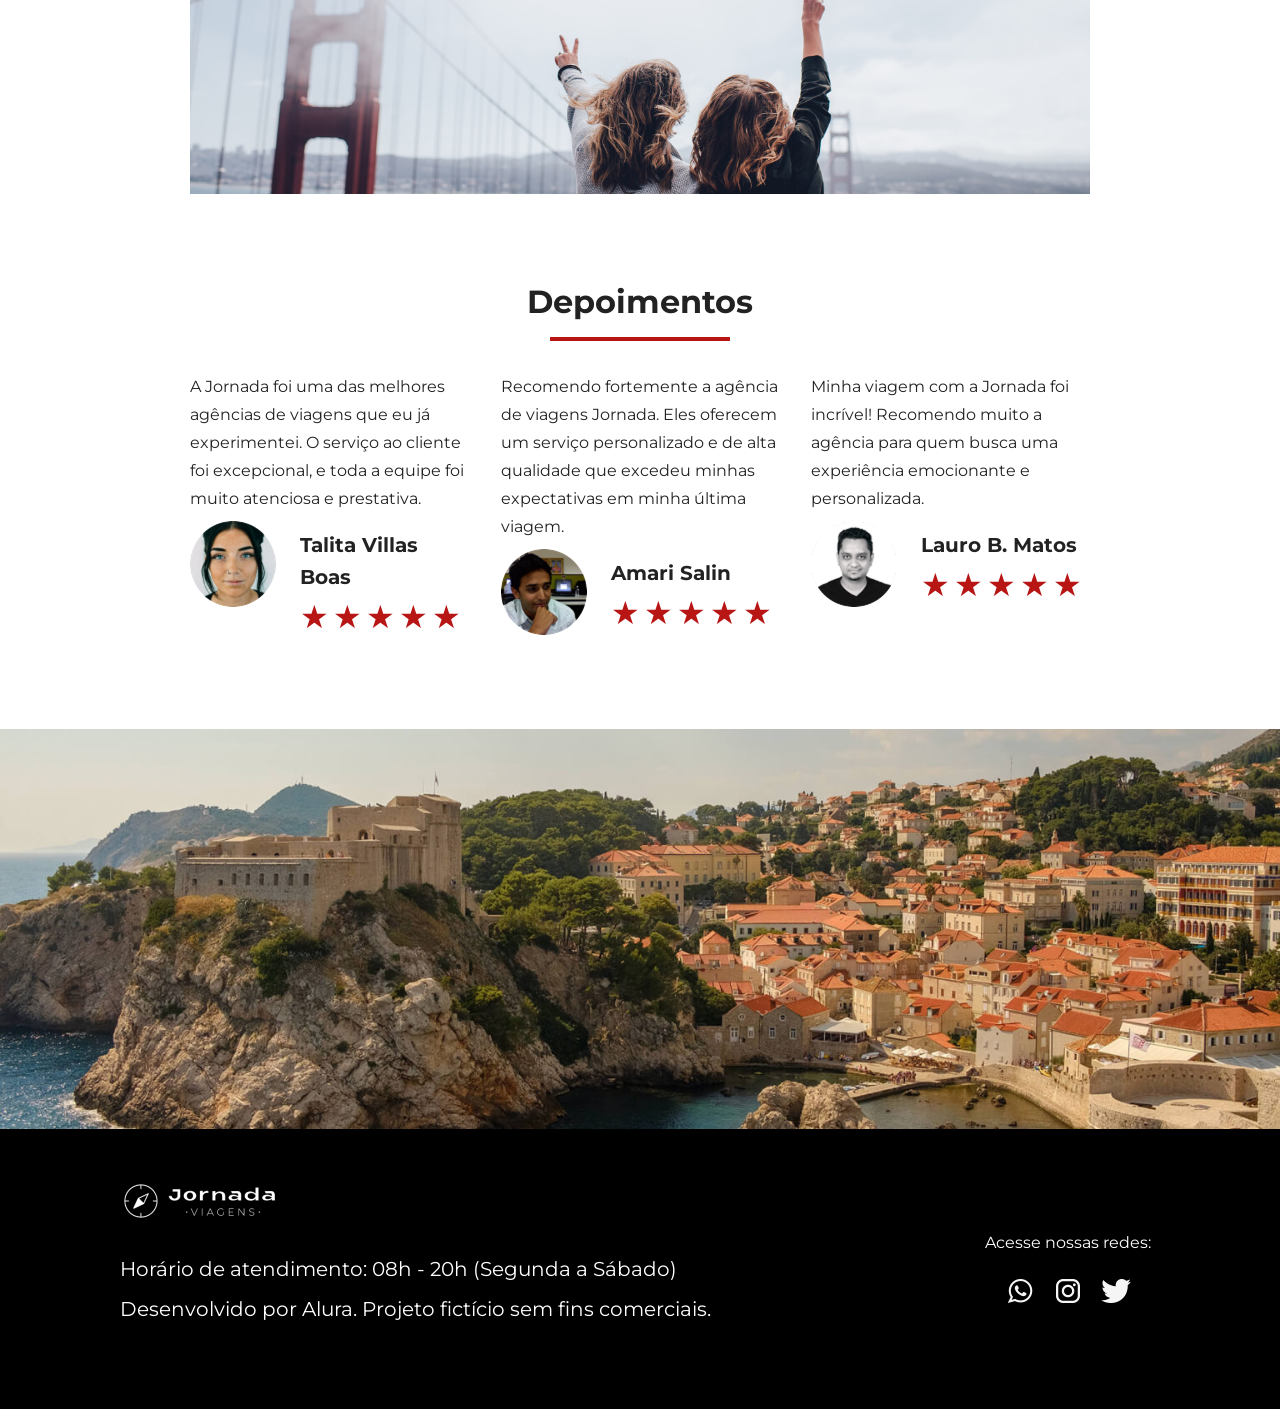
==== commit 274f327b: "Finalized Footer" ====
--- a/index.html
+++ b/index.html
@@ -61,319 +61,390 @@
         </nav>
       </div>
     </header>
-
-    <section class="hero">
-      <figure class="hero-img">
-        <img
-          src="./img/hero-mobile.jpg"
-          alt="Homem em canoa num rio tropical rodeado por palmeiras."
-          hidden
-        />
-        <figcaption hidden>
-          Homem em canoa num rio tropical rodeado por palmeiras.
-        </figcaption>
-      </figure>
-      <h2>
-        Somos uma agência apaixonada por criar viagens inesquecíveis. Do destino
-        à seleção das atividades, cuidamos de todos os detalhes para que você
-        aproveite ao máximo cada momento da sua jornada!
-      </h2>
-    </section>
-
-    <section class="offers">
-      <div class="section-title">
-        <h2>Ofertas da Semana</h2>
-        <hr />
-      </div>
-
-      <section class="offers-cards">
-        <article class="card japao">
-          <header>
-            <p>HOTEL+AÉREO</p>
-            <h3>
-              Japão <br />
-              <span> R$ 4000 </span>
+    <main>
+      <section class="hero">
+        <figure class="hero-img">
+          <img
+            src="./img/hero-mobile.jpg"
+            alt="Homem em canoa num rio tropical rodeado por palmeiras."
+            hidden
+          />
+          <figcaption hidden>
+            Homem em canoa num rio tropical rodeado por palmeiras.
+          </figcaption>
+        </figure>
+        <h2>
+          Somos uma agência apaixonada por criar viagens inesquecíveis. Do
+          destino à seleção das atividades, cuidamos de todos os detalhes para
+          que você aproveite ao máximo cada momento da sua jornada!
+        </h2>
+      </section>
+
+      <section class="offers">
+        <div class="section-title">
+          <h2>Ofertas da Semana</h2>
+          <hr />
+        </div>
+
+        <section class="offers-cards">
+          <article class="card japao">
+            <header>
+              <p>HOTEL+AÉREO</p>
+              <h3>
+                Japão <br />
+                <span> R$ 4000 </span>
+              </h3>
+            </header>
+            <footer>
+              <a href="#" class="button">Ver detalhes</a>
+            </footer>
+          </article>
+
+          <article class="card san-andreas">
+            <header>
+              <p>HOTEL+AÉREO</p>
+              <h3>
+                San Andreas <br />
+                <span> R$ 3000 </span>
+              </h3>
+            </header>
+            <footer>
+              <a href="#" class="button">Ver detalhes</a>
+            </footer>
+          </article>
+
+          <article class="card parnaiba">
+            <header>
+              <p>HOTEL+AÉREO</p>
+              <h3>
+                Paraíba <br />
+                <span> R$ 1200 </span>
+              </h3>
+            </header>
+            <footer>
+              <a href="#" class="button">Ver detalhes</a>
+            </footer>
+          </article>
+
+          <article class="card manaus">
+            <header>
+              <p>HOTEL+AÉREO</p>
+              <h3>
+                Manaus <br />
+                <span> R$ 1600 </span>
+              </h3>
+            </header>
+            <footer>
+              <a href="#" class="button">Ver detalhes</a>
+            </footer>
+          </article>
+        </section>
+      </section>
+
+      <section class="category">
+        <div class="section-title">
+          <h2>Busque por Categoria</h2>
+          <hr />
+        </div>
+
+        <section class="category-cards">
+          <a
+            href="#"
+            class="card"
+            target="_blank"
+            title="Busque pela categoria Pacotes Nacionais"
+          >
+            <figure>
+              <img
+                src="./img/icon-man.png"
+                alt="ícone cinza representanto uma pessoa fazendo tracking"
+                class="h"
+              />
+            </figure>
+            <h3 class="content-title">
+              Pacotes <br />
+              Nacionais
             </h3>
-          </header>
-          <footer>
-            <a href="#" class="button">Ver detalhes</a>
-          </footer>
-        </article>
-
-        <article class="card san-andreas">
-          <header>
-            <p>HOTEL+AÉREO</p>
-            <h3>
-              San Andreas <br />
-              <span> R$ 3000 </span>
+          </a>
+
+          <a href="#" class="card">
+            <figure>
+              <img src="./img/icon-plane.png" alt="Um avião" class="h" />
+            </figure>
+            <h3 class="content-title">
+              Pacotes <br />
+              Internacionais
             </h3>
-          </header>
-          <footer>
-            <a href="#" class="button">Ver detalhes</a>
-          </footer>
-        </article>
-
-        <article class="card parnaiba">
-          <header>
-            <p>HOTEL+AÉREO</p>
-            <h3>
-              Paraíba <br />
-              <span> R$ 1200 </span>
-            </h3>
-          </header>
-          <footer>
-            <a href="#" class="button">Ver detalhes</a>
-          </footer>
-        </article>
-
-        <article class="card manaus">
-          <header>
-            <p>HOTEL+AÉREO</p>
-            <h3>
-              Manaus <br />
-              <span> R$ 1600 </span>
-            </h3>
-          </header>
-          <footer>
-            <a href="#" class="button">Ver detalhes</a>
-          </footer>
-        </article>
-      </section>
-    </section>
-
-    <section class="category">
-      <div class="section-title">
-        <h2>Busque por Categoria</h2>
-        <hr />
-      </div>
-
-      <section class="category-cards">
-        <a
-          href="#"
-          class="card"
-          target="_blank"
-          title="Busque pela categoria Pacotes Nacionais"
-        >
-          <figure>
-            <img
-              src="./img/icon-man.png"
-              alt="ícone cinza representanto uma pessoa fazendo tracking"
-              class="h"
-            />
-          </figure>
-          <h3 class="content-title">
-            Pacotes <br />
-            Nacionais
-          </h3>
-        </a>
-
-        <a href="#" class="card">
-          <figure>
-            <img src="./img/icon-plane.png" alt="Um avião" class="h" />
-          </figure>
-          <h3 class="content-title">
-            Pacotes <br />
-            Internacionais
-          </h3>
-        </a>
-
-        <a href="#" class="card">
-          <figure>
-            <img src="./img/icon-car.png" alt="Um carro" class="car w" />
-          </figure>
-          <h3 class="content-title">Transfer</h3>
-        </a>
-
-        <a href="#" class="card">
-          <figure>
-            <img src="./img/icon-world.png" alt="Um mundo" class="w" />
-          </figure>
-          <h3 class="content-title">Seguro Viagem</h3>
-        </a>
-      </section>
-    </section>
-
-    <section class="destinations">
-      <div class="section-title">
-        <h2>Destinos Populares</h2>
-        <hr />
-      </div>
-
-      <div class="destinations-items">
-        <article class="item">
-          <header>
-            <div class="img-item tokyo"></div>
-            <h4 class="content-title">Tokyo</h4>
-          </header>
-
-          <p class="content-text">
-            Tóquio é uma cidade vibrante e cosmopolita, com seus templos
-            históricos, museus de arte moderna e arranha-céus icônicos. Não
-            perca a chance de mergulhar em sua atmosfera fascinante.
-          </p>
-
-          <footer>
+          </a>
+
+          <a href="#" class="card">
+            <figure>
+              <img src="./img/icon-car.png" alt="Um carro" class="car w" />
+            </figure>
+            <h3 class="content-title">Transfer</h3>
+          </a>
+
+          <a href="#" class="card">
+            <figure>
+              <img src="./img/icon-world.png" alt="Um mundo" class="w" />
+            </figure>
+            <h3 class="content-title">Seguro Viagem</h3>
+          </a>
+        </section>
+      </section>
+
+      <section class="destinations">
+        <div class="section-title">
+          <h2>Destinos Populares</h2>
+          <hr />
+        </div>
+
+        <div class="destinations-items">
+          <article class="item">
+            <header>
+              <div class="img-item tokyo"></div>
+              <h3 class="content-title">Tokyo</h3>
+            </header>
+
+            <p class="content-text">
+              Tóquio é uma cidade vibrante e cosmopolita, com seus templos
+              históricos, museus de arte moderna e arranha-céus icônicos. Não
+              perca a chance de mergulhar em sua atmosfera fascinante.
+            </p>
+
+            <footer>
+              <a
+                href="#"
+                class="button"
+                target="_blank"
+                title="Veja mais detalhes do destino Tóquio"
+                >Ver detalhes</a
+              >
+            </footer>
+          </article>
+
+          <article class="item">
+            <header>
+              <div class="img-item osaka"></div>
+              <h3 class="content-title">Osaka</h3>
+            </header>
+
+            <p class="content-text">
+              Osaka é uma cidade agitada e moderna no Japão. A cidade é famosa
+              por sua gastronomia deliciosa e por ser um excelente ponto de
+              partida para explorar outras cidades japonesas próximas.
+            </p>
+
+            <footer>
+              <a
+                href="#"
+                class="button"
+                target="_blank"
+                title="Veja mais detalhes do destino Osaka"
+                >Ver detalhes</a
+              >
+            </footer>
+          </article>
+        </div>
+      </section>
+
+      <section class="payments">
+        <div class="section-title">
+          <h2>Condições de Pagamento</h2>
+          <hr />
+        </div>
+
+        <div class="content-container">
+          <div class="text-content">
+            <h3 class="content-title">Parcelamento em até 12x!</h3>
+            <p class="content-text">
+              Viaje pagando em até 12 parcelas no cartão, à vista no crédito com
+              5% de desconto ou no Pix com 10% de desconto!
+            </p>
+          </div>
+
+          <div class="image-content">
+            <div class="image first"></div>
+            <div class="image second"></div>
+            <div class="image thirdy"></div>
+          </div>
+        </div>
+      </section>
+
+      <section class="testimonials">
+        <div class="section-title">
+          <h2>Depoimentos</h2>
+          <hr />
+        </div>
+
+        <div class="testimonial-container">
+          <article>
+            <header>
+              <p>
+                A Jornada foi uma das melhores agências de viagens que eu já
+                experimentei. O serviço ao cliente foi excepcional, e toda a
+                equipe foi muito atenciosa e prestativa.
+              </p>
+            </header>
+            <footer>
+              <figure>
+                <img
+                  src="./img/avatar-talita.png"
+                  alt="imagem de perfil da cliente Talita Villas Boas"
+                />
+                <figcaption hidden></figcaption>
+              </figure>
+
+              <div class="profile-content">
+                <h3>Talita Villas Boas</h3>
+                <div class="rating">
+                  <span class="star">★</span>
+                  <span class="star">★</span>
+                  <span class="star">★</span>
+                  <span class="star">★</span>
+                  <span class="star">★</span>
+                </div>
+              </div>
+            </footer>
+          </article>
+
+          <article>
+            <header>
+              <p>
+                Recomendo fortemente a agência de viagens Jornada. Eles oferecem
+                um serviço personalizado e de alta qualidade que excedeu minhas
+                expectativas em minha última viagem.
+              </p>
+            </header>
+            <footer>
+              <figure>
+                <img
+                  src="./img/avatar-amari.png"
+                  alt="imagem de perfil da cliente Amari Salin"
+                />
+                <figcaption hidden></figcaption>
+              </figure>
+
+              <div class="profile-content">
+                <h3>Amari Salin</h4>
+                <div class="rating">
+                  <span class="star">★</span>
+                  <span class="star">★</span>
+                  <span class="star">★</span>
+                  <span class="star">★</span>
+                  <span class="star">★</span>
+                </div>
+              </div>
+            </footer>
+          </article>
+
+          <article>
+            <header>
+              <p>
+                Minha viagem com a Jornada foi incrível! Recomendo muito a
+                agência para quem busca uma experiência emocionante e
+                personalizada.
+              </p>
+            </header>
+            <footer>
+              <figure>
+                <img
+                  src="./img/avatar-lauro.png"
+                  alt="imagem de perfil da cliente Lauro B. Matos"
+                />
+                <figcaption hidden></figcaption>
+              </figure>
+
+              <div class="profile-content">
+                <h3>Lauro B. Matos</h3>
+                <div class="rating">
+                  <span class="star">★</span>
+                  <span class="star">★</span>
+                  <span class="star">★</span>
+                  <span class="star">★</span>
+                  <span class="star">★</span>
+                </div>
+              </div>
+            </footer>
+          </article>
+        </div>
+      </section>
+
+      <section class="hero-bottom">
+        <figure class="hero-bottom-img">
+          <img
+            src="./img/hero-bottom-mobile.jpg"
+            alt="Cidade costeira com fortalezas e mar azul."
+            hidden
+          />
+          <figcaption hidden>
+            Cidade costeira com fortalezas e mar azul.
+          </figcaption>
+        </figure>
+      </section>
+
+      <footer class="main-footer">
+        <section class="footer-content">
+          <a href="#" class="logo-footer" title="Voltar para a página inicial">
+            <figure class="img-footer">
+              <img
+                src="./img/bussola-texto-jornada-viagens.png"
+                alt="Logo Jornada Viagens na cor branco"
+              />
+              <figcaption hidden>Logo Jornada Viagens na cor branco</figcaption>
+            </figure>
+          </a>
+
+          <p>Horário de atendimento: 08h - 20h (Segunda a Sábado)</p>
+          <p>Desenvolvido por Alura. Projeto fictício sem fins comerciais.</p>
+        </section>
+        <section class="footer-social">
+          <p>Acesse nossas redes:</p>
+          <div class="social-links">
             <a
               href="#"
-              class="button"
+              class="link"
               target="_blank"
-              title="Veja mais detalhes do destino Tóquio"
-              >Ver detalhes</a
+              title="Acesse o WhatsApp do Jornada Viagens."
             >
-          </footer>
-        </article>
-
-        <article class="item">
-          <header>
-            <div class="img-item osaka"></div>
-            <h4 class="content-title">Osaka</h4>
-          </header>
-
-          <p class="content-text">
-            Osaka é uma cidade agitada e moderna no Japão. A cidade é famosa por
-            sua gastronomia deliciosa e por ser um excelente ponto de partida
-            para explorar outras cidades japonesas próximas.
-          </p>
-
-          <footer>
+              <figure class="img-link">
+                <img
+                  src="./img/icon-whatsapp.png"
+                  alt="Logo da rede social WhatsApp na cor branca."
+                />
+              </figure>
+            </a>
+
             <a
               href="#"
-              class="button"
+              class="link"
               target="_blank"
-              title="Veja mais detalhes do destino Osaka"
-              >Ver detalhes</a
+              title="Acesse o Instagram do Jornada Viagens."
             >
-          </footer>
-        </article>
-      </div>
-    </section>
-
-    <section class="payments">
-      <div class="section-title">
-        <h2>Condições de Pagamento</h2>
-        <hr />
-      </div>
-
-      <div class="content-container">
-        <div class="text-content">
-          <h3 class="content-title">Parcelamento em até 12x!</h3>
-          <p class="content-text">
-            Viaje pagando em até 12 parcelas no cartão, à vista no crédito com
-            5% de desconto ou no Pix com 10% de desconto!
-          </p>
-        </div>
-
-        <div class="image-content">
-          <div class="image first"></div>
-          <div class="image second"></div>
-          <div class="image thirdy"></div>
-        </div>
-      </div>
-    </section>
-
-    <section class="testimonials">
-      <div class="section-title">
-        <h2>Depoimentos</h2>
-        <hr />
-      </div>
-
-      <div class="testimonial-container">
-        <article>
-          <header>
-            <p>
-              A Jornada foi uma das melhores agências de viagens que eu já
-              experimentei. O serviço ao cliente foi excepcional, e toda a
-              equipe foi muito atenciosa e prestativa.
-            </p>
-          </header>
-          <footer>
-            <figure>
-              <img
-                src="./img/avatar-talita.png"
-                alt="imagem de perfil da cliente Talita Villas Boas"
-              />
-              <figcaption hidden></figcaption>
-            </figure>
-
-            <div class="profile-content">
-              <h4>Talita Villas Boas</h4>
-              <div class="rating">
-                <span class="star">★</span>
-                <span class="star">★</span>
-                <span class="star">★</span>
-                <span class="star">★</span>
-                <span class="star">★</span>
-              </div>
-            </div>
-          </footer>
-        </article>
-
-        <article>
-          <header>
-            <p>
-              Recomendo fortemente a agência de viagens Jornada. Eles oferecem
-              um serviço personalizado e de alta qualidade que excedeu minhas
-              expectativas em minha última viagem.
-            </p>
-          </header>
-          <footer>
-            <figure>
-              <img
-                src="./img/avatar-amari.png"
-                alt="imagem de perfil da cliente Amari Salin"
-              />
-              <figcaption hidden></figcaption>
-            </figure>
-
-            <div class="profile-content">
-              <h4>Amari Salin</h4>
-              <div class="rating">
-                <span class="star">★</span>
-                <span class="star">★</span>
-                <span class="star">★</span>
-                <span class="star">★</span>
-                <span class="star">★</span>
-              </div>
-            </div>
-          </footer>
-        </article>
-
-        <article>
-          <header>
-            <p>
-              Minha viagem com a Jornada foi incrível! Recomendo muito a agência
-              para quem busca uma experiência emocionante e personalizada.
-            </p>
-          </header>
-          <footer>
-            <figure>
-              <img
-                src="./img/avatar-lauro.png"
-                alt="imagem de perfil da cliente Lauro B. Matos"
-              />
-              <figcaption hidden></figcaption>
-            </figure>
-
-            <div class="profile-content">
-              <h4>Lauro B. Matos</h4>
-              <div class="rating">
-                <span class="star">★</span>
-                <span class="star">★</span>
-                <span class="star">★</span>
-                <span class="star">★</span>
-                <span class="star">★</span>
-              </div>
-            </div>
-          </footer>
-        </article>
-      </div>
-    </section>
-
-    <section class="hero-bottom">
-       <figure class="hero-bottom-img">
-        <img src="./img/hero-bottom-mobile.jpg" alt="Cidade costeira com fortalezas e mar azul." hidden>
-        <figcaption hidden>Cidade costeira com fortalezas e mar azul.</figcaption>
-       </figure>
-    </section>
+              <figure class="img-link">
+                <img
+                  src="./img/icon-instagram.png"
+                  alt="Logo da rede social Instagram na cor branca."
+                />
+              </figure>
+            </a>
+
+            <a
+              href="#"
+              class="link"
+              target="_blank"
+              title="Acesse o Twitter do Jornada Viagens."
+            >
+              <figure class="img-link">
+                <img
+                  src="./img/icon-twitter.png"
+                  alt="Logo da rede social Twitter na cor branca."
+                />
+              </figure>
+            </a>
+          </div>
+        </section>
+      </footer>
+    </main>
   </body>
 </html>
--- a/css/style.css
+++ b/css/style.css
@@ -6,4 +6,5 @@
 @import url(destinations.css);
 @import url(payments.css);
 @import url(testimonials.css);
-@import url(hero-bottom.css);+@import url(hero-bottom.css);
+@import url(footer.css);
